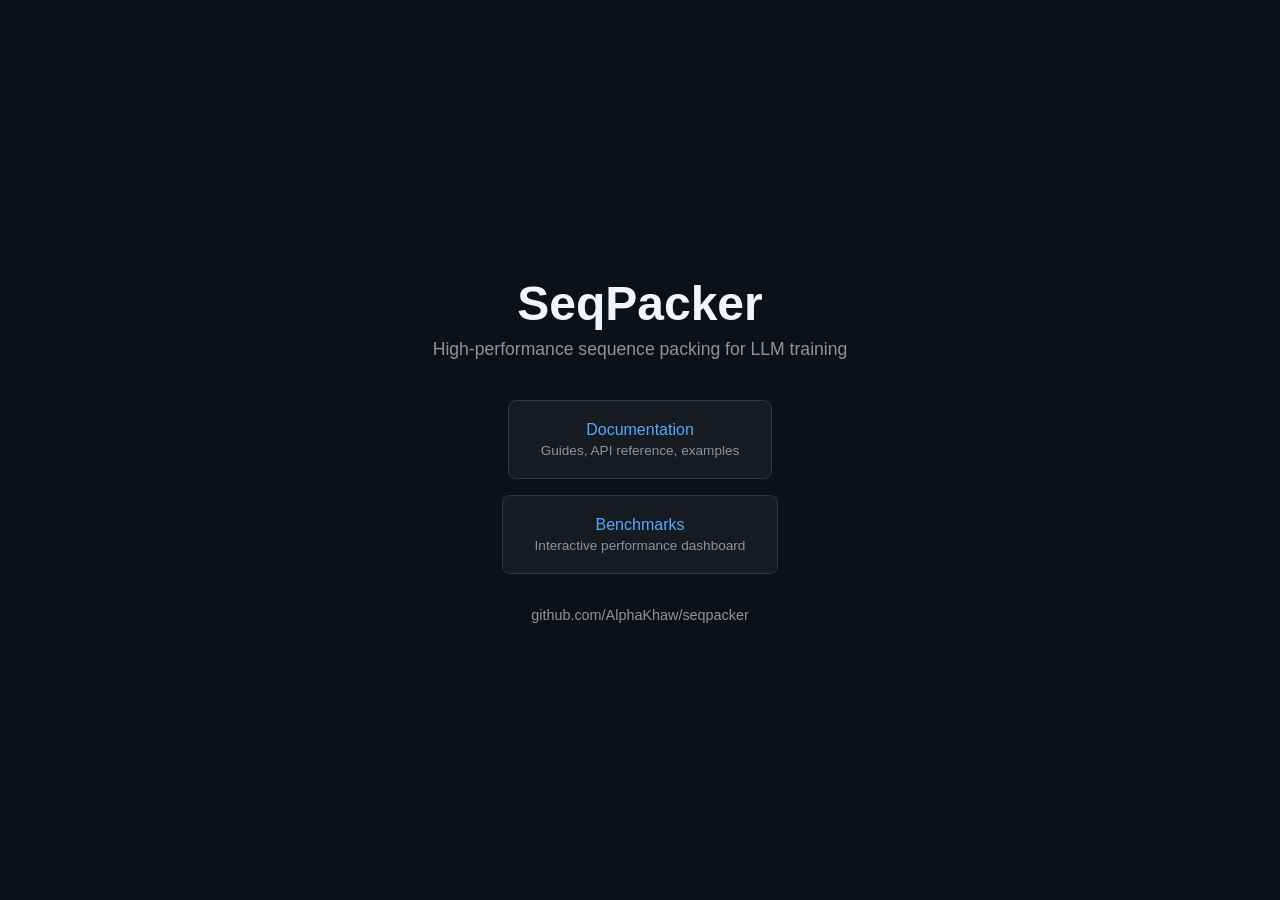
==== landing.html @ 8279ae50 "Add MKDocs for Python documentation" ====
<!DOCTYPE html>
<html lang="en">
<head>
  <meta charset="utf-8">
  <title>SeqPacker</title>
  <meta name="viewport" content="width=device-width, initial-scale=1">
  <style>
    * { margin: 0; padding: 0; box-sizing: border-box; }
    body {
      font-family: -apple-system, BlinkMacSystemFont, "Segoe UI", Roboto, Helvetica, Arial, sans-serif;
      background: #0d1117;
      color: #c9d1d9;
      display: flex;
      align-items: center;
      justify-content: center;
      min-height: 100vh;
    }
    .container {
      text-align: center;
      max-width: 600px;
      padding: 2rem;
    }
    h1 {
      font-size: 3rem;
      color: #f0f6fc;
      margin-bottom: 0.5rem;
    }
    p.tagline {
      font-size: 1.1rem;
      color: #8b949e;
      margin-bottom: 2.5rem;
    }
    .links {
      display: flex;
      gap: 1rem;
      justify-content: center;
      flex-wrap: wrap;
    }
    a.card {
      display: block;
      padding: 1.25rem 2rem;
      background: #161b22;
      border: 1px solid #30363d;
      border-radius: 8px;
      color: #58a6ff;
      text-decoration: none;
      font-size: 1rem;
      font-weight: 500;
      transition: border-color 0.2s, background 0.2s;
      min-width: 180px;
    }
    a.card:hover {
      border-color: #58a6ff;
      background: #1c2129;
    }
    a.card span {
      display: block;
      color: #8b949e;
      font-size: 0.85rem;
      font-weight: 400;
      margin-top: 0.25rem;
    }
    .github {
      margin-top: 2rem;
    }
    .github a {
      color: #8b949e;
      text-decoration: none;
      font-size: 0.9rem;
    }
    .github a:hover { color: #c9d1d9; }
  </style>
</head>
<body>
  <div class="container">
    <h1>SeqPacker</h1>
    <p class="tagline">High-performance sequence packing for LLM training</p>
    <div class="links">
      <a class="card" href="docs/">
        Documentation
        <span>Guides, API reference, examples</span>
      </a>
      <a class="card" href="benchmarks/">
        Benchmarks
        <span>Interactive performance dashboard</span>
      </a>
    </div>
    <div class="github">
      <a href="https://github.com/AlphaKhaw/seqpacker">github.com/AlphaKhaw/seqpacker</a>
    </div>
  </div>
</body>
</html>
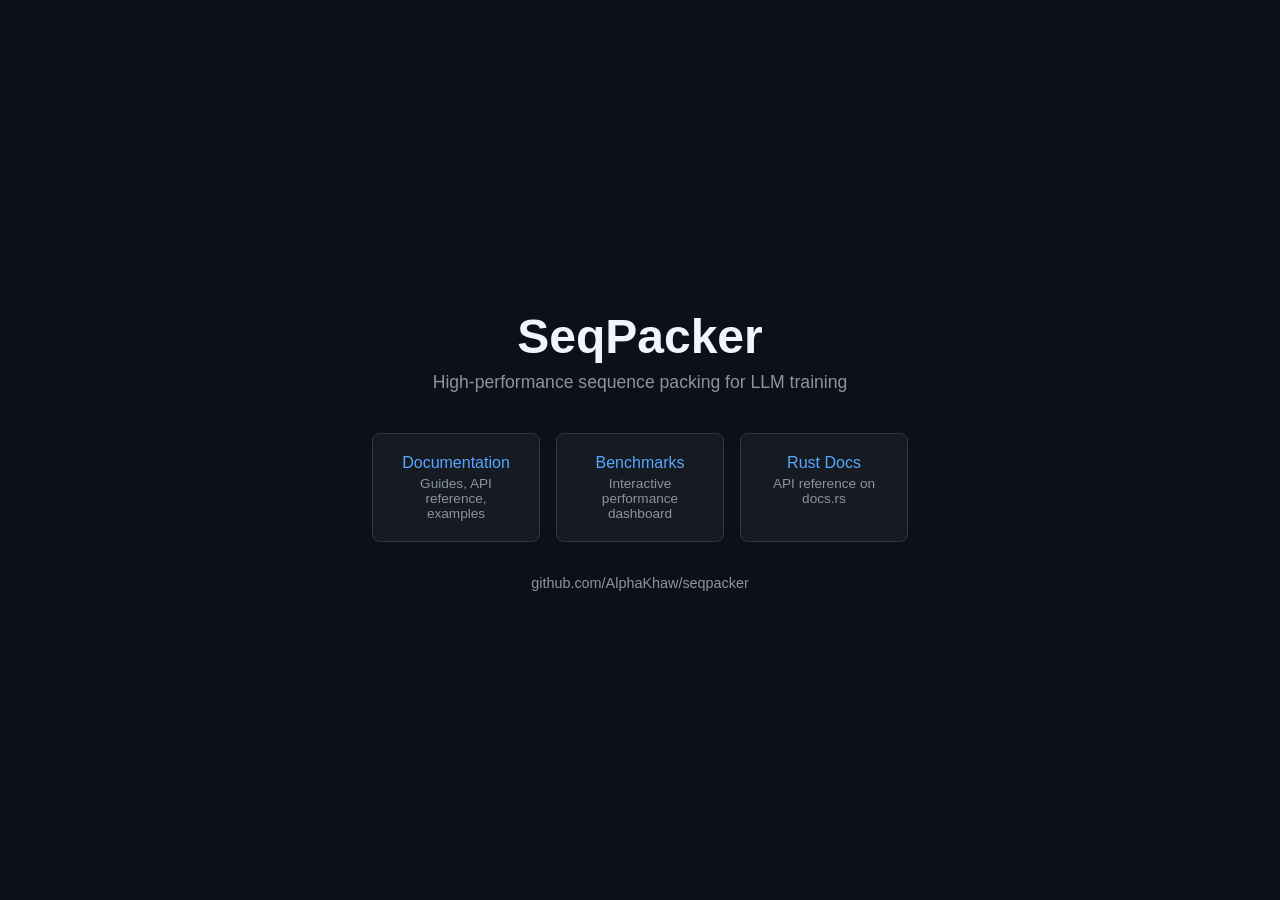
==== commit ca8e8211: "Update landing page" ====
--- a/landing.html
+++ b/landing.html
@@ -31,14 +31,15 @@
       margin-bottom: 2.5rem;
     }
     .links {
-      display: flex;
+      display: grid;
+      grid-template-columns: repeat(3, 1fr);
       gap: 1rem;
-      justify-content: center;
-      flex-wrap: wrap;
+      max-width: 560px;
+      margin: 0 auto;
     }
     a.card {
       display: block;
-      padding: 1.25rem 2rem;
+      padding: 1.25rem 1.5rem;
       background: #161b22;
       border: 1px solid #30363d;
       border-radius: 8px;
@@ -47,7 +48,9 @@
       font-size: 1rem;
       font-weight: 500;
       transition: border-color 0.2s, background 0.2s;
-      min-width: 180px;
+    }
+    @media (max-width: 600px) {
+      .links { grid-template-columns: 1fr; }
     }
     a.card:hover {
       border-color: #58a6ff;
@@ -84,6 +87,10 @@
         Benchmarks
         <span>Interactive performance dashboard</span>
       </a>
+      <a class="card" href="https://docs.rs/seqpacker">
+        Rust Docs
+        <span>API reference on docs.rs</span>
+      </a>
     </div>
     <div class="github">
       <a href="https://github.com/AlphaKhaw/seqpacker">github.com/AlphaKhaw/seqpacker</a>
